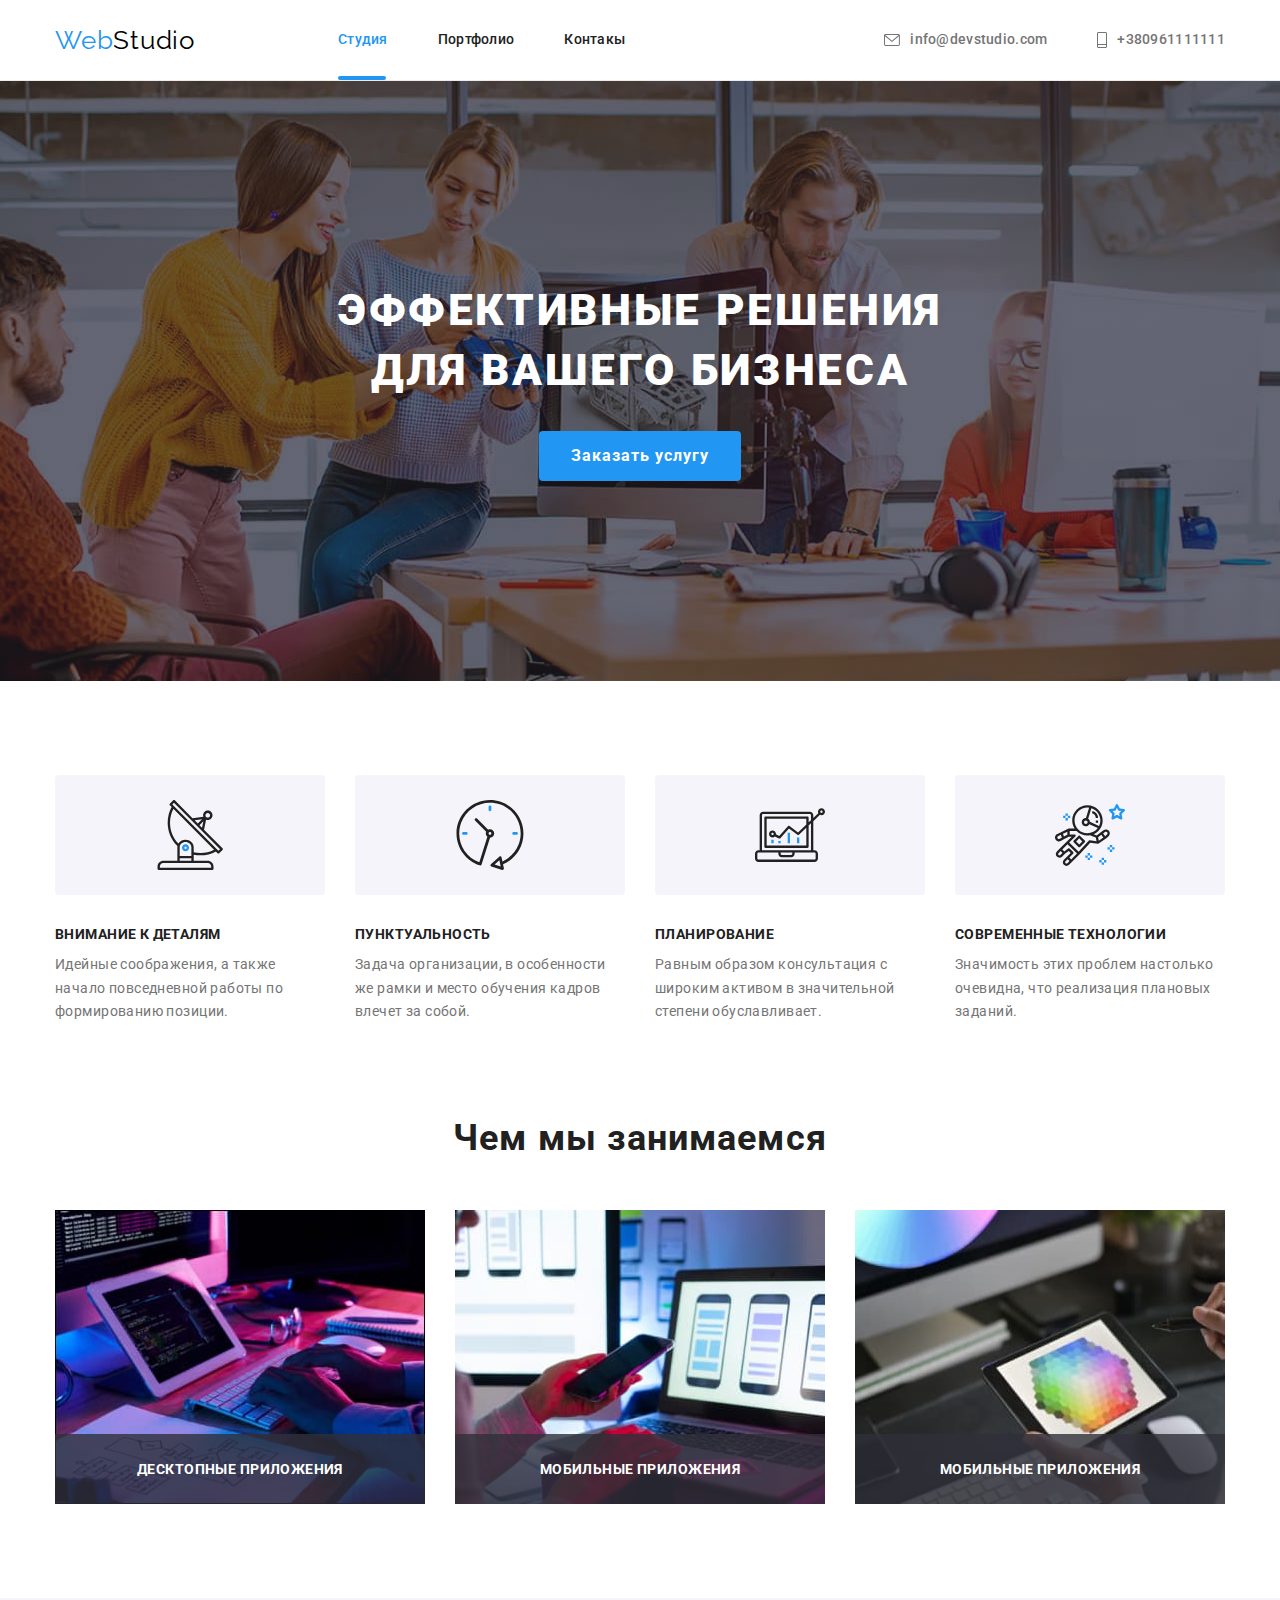
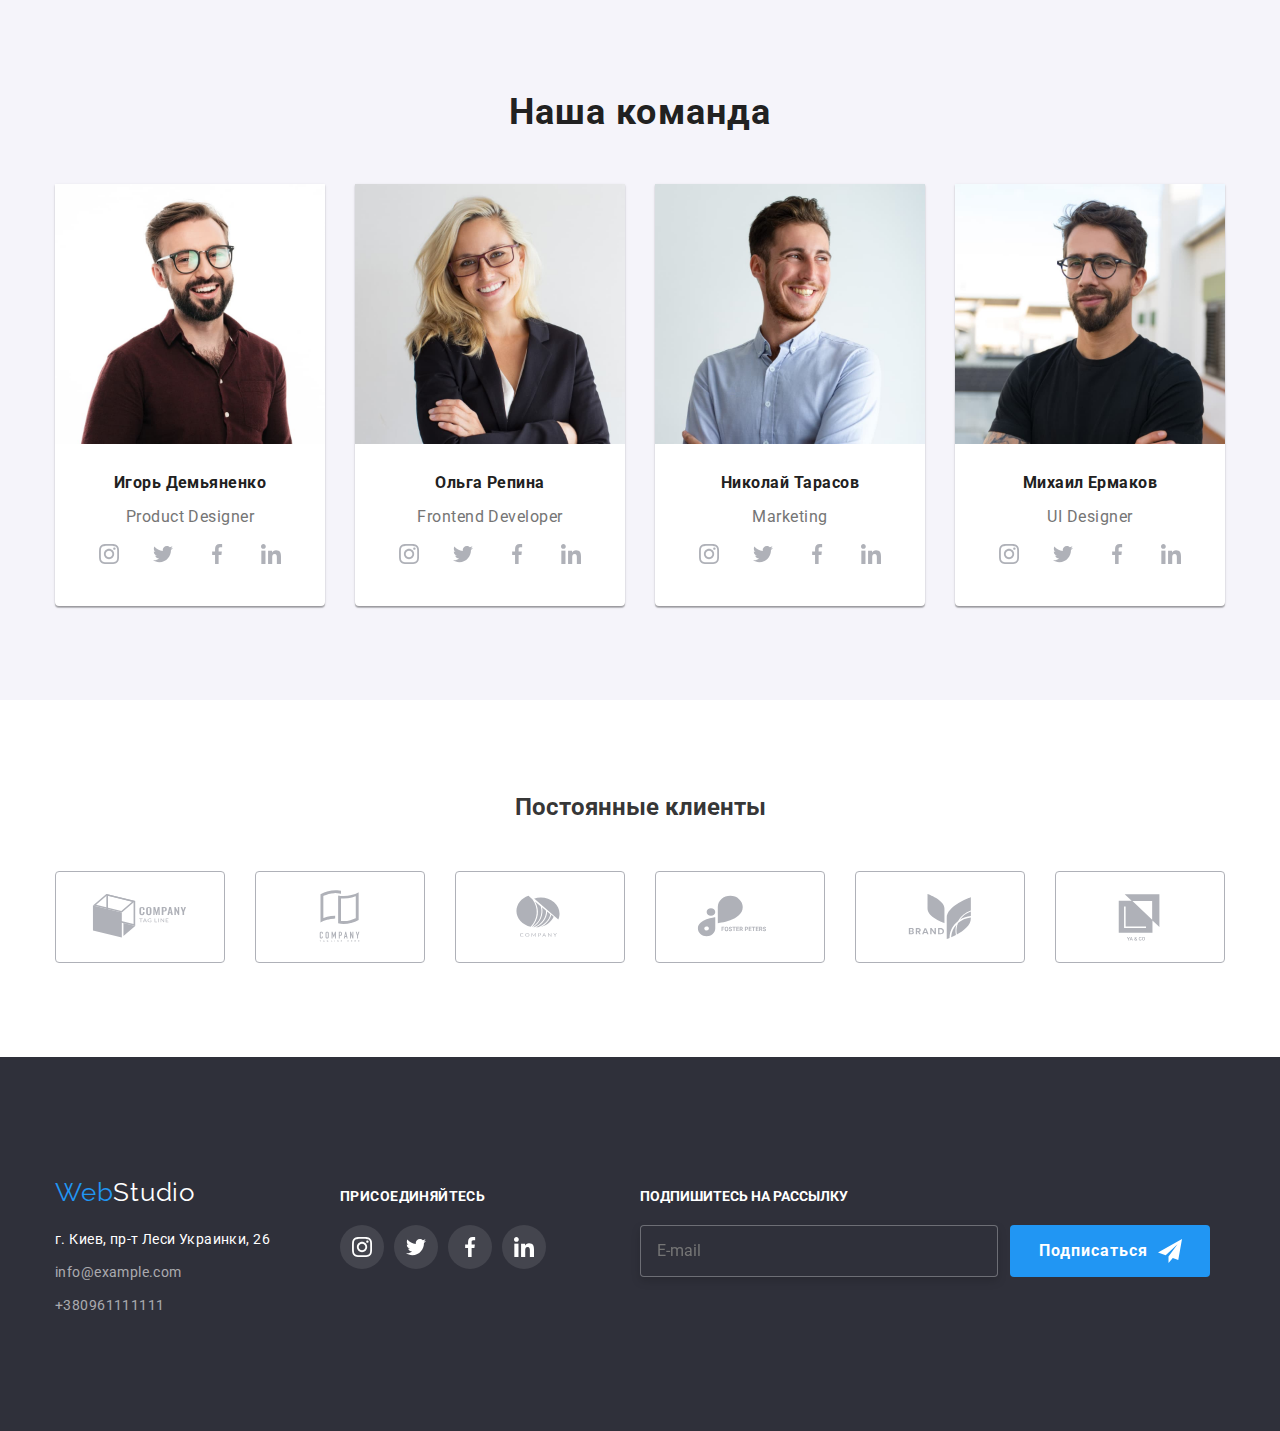
==== index.html @ ae40aa95 "sixth markup" ====
<!DOCTYPE html>
<html lang="ru">

<head>
    <meta charset="UTF-8">
    <meta http-equiv="X-UA-Compatible" content="IE=edge">
    <meta name="viewport" content="width=device-width, initial-scale=1.0">
    <title>WebStudio</title>
    <link rel="preconnect" href="https://fonts.googleapis.com">
    <link rel="preconnect" href="https://fonts.gstatic.com" crossorigin>
    <link href="https://fonts.googleapis.com/css2?family=Raleway:wght@700&family=Roboto:wght@400;500;700;900&display=swap"
    rel="stylesheet">
    <link rel="stylesheet" href="https://cdnjs.cloudflare.com/ajax/libs/modern-normalize/1.0.0/modern-normalize.min.css"/>
    <link rel="stylesheet" href="css/styles.css">
</head>
<body class="page">
    <header class= "header">
        <div class=container>
              <nav>
            <a href="./index.html" class="logo">Web<span class="dark-logo">Studio</span></a>
            <ul class="contacts-items">
        <li class="list"><a href="./index.html" class="nav active studio position" >Студия</a></li>
                <li class="list"><a href="./portfolio.html" class="nav portfolio">Портфолио</a></li>
                <li class="list"><a class="nav new-data" href="">Контакы</a></li>
            </ul>
        </nav>
        <ul class= "contacts">
            <li>
                <a class="auto-nav" href="info@devstudio.com">
            <svg class="icon-contacts" width="16" height="12">
                <use href="./images/icons.svg#icon-envelope"></use>
                </svg>info@devstudio.com</a>
           </li>
            <li>
                <a class="auto-nav" href="tel:+380961111111">
            <svg class="icon-contacts" width="10" height="16">
                <use href="./images/icons.svg#icon-tell"></use>
            </svg>+380961111111</a>
            </li>
            </ul>
        </div>
    </header>
    <main> 
        <section class="section-hero">
            <div class="container">
          <h1 class="hero-title">ЭФФЕКТИВНЫЕ РЕШЕНИЯ<br>
                ДЛЯ ВАШЕГО БИЗНЕСА</h1>
            <button data-modal-open class="button-primary">Заказать услугу</button>
            <div class="backdrop is-hidden" data-modal>
                <div class="modal">
                 <button class="modal-close" data-modal-close>
                    <svg class="modal-svg">
                <use href="./images/icons.svg#icon-close-black"></use></svg>
                    </button>

                    <form class="form fill-out">
                <p class="form-title"> Оставьте свои данные, мы вам перезвоним</p>
                   <p class="form-field">                        
                        <label for="name" class="form-label">Имя</label> 
                        <input type="text"
                               name="user-name" 
                               id="name"
                               class="form-input" 
                               placeholder=""
                               autofocus=""
                               required/> 
                         <svg class="form-icon icon" width="18px" height="18px">
                                <use href="./images/icons.svg#icon-person-black"></use> 
                            </svg>
                            <span class="form-use"></span>
                    </p>
                    <p class="form-field">
                        <label for="tel" class="form-label">Телефон</label>
                        <input type="tel"
                         name="tel" 
                         id="tel" 
                         class="form-input" 
                         placeholder=""
                         required/>
                        <svg class="form-icon icon" width="18px" height="18px">
                                <use href="./images/icons.svg#icon-phone-black"></use> 
                            </svg>
                            <span class="form-use"></span>
                    </p>
                    <p class="form-field">
                        <label for="mail" class="form-label">Почта</label>
                        <input type="email" 
                        name="mail" 
                        id="mail" 
                        class="form-input" 
                        placeholder=""
                        autocomplete="on"
                        required/>
                        <svg class="form-icon icon" width="18px" height="18px">
                                <use href="./images/icons.svg#icon-email-black"></use> 
                            </svg>
                        <span class="form-use"></span>
                    </p>
                    <p class="form-field">
                        <label for="comments" class="form-label">Комментарий</label>
                        <textarea class="form-input-comments" name="comments" id="comments" rows="10" placeholder="Введите текст" class="comments"></textarea> 
                    </p>                     
                    <p class="form-field-policy">
                        <label for="policy" class="label-policy">
                            <input type="checkbox" name="policy" id="policy" class="checkbox" required/>
                            <span class="form-icon-policy"></span>
                            <span class="form-label-policy"> Соглашаюсь с рассылкой и принимаю 
                            <a href="" class="policy-link">Условия договора</a>
                            </span>
                        </label>
                    </p>
               <button type="submit" class="main-button form-button main-one">Отправить</button>            
                </form>
                </div>
            </div>
            </div>
          </section>
           <section class="section section-description">
               <div class="container">
             <ul class="subtitle-items">
                <li class="subtitle-text">
                    <div class="subtitle-icon-description">
                    <svg class="icon-description">
                        <use href="./images/icons.svg#icon-antenna"></use></svg>
                    </div>    
                    <h3 class="subtitle">Внимание к деталям</h3> 
                    <p class="description">Идейные соображения, а также начало повседневной работы по формированию позиции.</p>
                </li>
                <li class="subtitle-text">
                    <div class="subtitle-icon-description">
                    <svg class="icon-description">
                        <use href="./images/icons.svg#icon-clock"></use></svg> 
                    </div>    
                    <h3 class="subtitle">Пунктуальность</h3>
                    <p class="description">Задача организации, в особенности же рамки и место обучения кадров влечет за собой.</p>
                </li>
                <li class="subtitle-text">
                    <div class="subtitle-icon-description">
                    <svg class="icon-description">
                        <use href="./images/icons.svg#icon-diagram"></use></svg>
                    </div>
                    <h3 class="subtitle">Планирование</h3>
                    <p class="description">Равным образом консультация с широким активом в значительной степени обуславливает.</p>
                </li>
                <li class="subtitle-text">
                    <div class="subtitle-icon-description">
                    <svg class="icon-description">
                        <use href="./images/icons.svg#icon-astronaut"></use></svg>
                    </div>
                    <h3 class="subtitle">Современные технологии</h3>
                    <p class="description">Значимость этих проблем настолько очевидна, что реализация плановых заданий.</p>
                </li>
            </ul>
            </div>
           </section>
                <section class="section-image">
                    <div class="container">
                <h2 class="second-header">Чем мы занимаемся</h2>
            <ul class="flex-setting">
                <li class="product-thumb"><img class="image-icon" src="./images/img1.jpg" width=370 alt="Разработка"/> 
                <p class="product-text">десктопные приложения</p></li>
                <li class="product-thumb"><img class="image-icon" src="./images/img2.jpg" width=370 alt="Интерактивность"/>
                <p class="product-text">Мобильные приложения</p></li>
                <li class="product-thumb"><img class="image-icon" src="./images/img3.jpg" width=370 alt="Дизайн"/>
                <p class="product-text">Мобильные приложения</p></li>
                </ul>
            </div>
        </section>
        <section class="section section-team">
            <div class="container">
                   <h2 class="second-header">Наша команда</h2> 
            <ul class="team-list">
                <li class="team-member"><img class="image" src="./images/photo1.jpg" width=270 alt="Игорь Демьяненко" />
                    <div class="about-member">
                    <h3 class="worker">Игорь Демьяненко</h3>
                    <p class="name-worker">Product Designer</p>
                    <ul class="member-list">
                        <li class="member-link">
                        <a href="./index.html" class="person-link">
                         <svg class="member-icon" width="20" height="20">
                        <use href="./images/icons.svg#icon-instagram"></use>   
                        </svg></a>
                        </li>
                        <li class="member-link">
                        <a href="/index.html" class="person-link">
                        <svg class="member-icon" width="20" height="20">
                        <use href="./images/icons.svg#icon-twitter"></use>
                        </svg></a>
                        </li>
                        <li class="member-link">
                        <a href="/index.html" class="person-link">
                        <svg class="member-icon" width="20" height="20">
                        <use href="./images/icons.svg#icon-facebook"></use>
                        </svg></a>
                           </li>
                           <li class="member-link">
                        <a href="/index.html" class="person-link">
                        <svg class="member-icon" width="20" height="20">
                        <use href="./images/icons.svg#icon-linkedin"></use>                
                        </svg></a>
                           </li>
                        </ul>
                        </div>
                           </li>                                        
                           <li class="team-member"><img class="image" src="./images/photo2.jpg" width=270 alt="Ольга Репина" />
                    <div class="about-member">
                    <h3 class="worker">Ольга Репина</h3>
                    <p class="name-worker">Frontend Developer</p>
                    <ul class="member-list">
                        <li class="member-link">
                        <a href="./index.html" class="person-link">
                         <svg class="member-icon" width="20" height="20">
                        <use href="./images/icons.svg#icon-instagram"></use>   
                        </svg></a>
                        </li>
                        <li class="member-link">
                        <a href="/index.html" class="person-link">
                        <svg class="member-icon" width="20" height="20">
                        <use href="./images/icons.svg#icon-twitter"></use>
                        </svg></a>
                        </li>
                        <li class="member-link">
                        <a href="/index.html" class="person-link">
                        <svg class="member-icon" width="20" height="20">
                        <use href="./images/icons.svg#icon-facebook"></use>
                        </svg></a>
                           </li>
                           <li class="member-link">
                        <a href="/index.html" class="person-link">
                        <svg class="member-icon" width="20" height="20">
                        <use href="./images/icons.svg#icon-linkedin"></use>                
                        </svg></a>
                           </li>
                        </ul>
                </div>
                </li>
                <li class="team-member"><img class="image" src="./images/photo3.jpg" width=270 alt="Николай Тарасов" />
                    <div class="about-member">
                    <h3 class="worker">Николай Тарасов</h3>
                    <p class="name-worker">Marketing</p>
                    <ul class="member-list">
                        <li class="member-link">
                        <a href="./index.html" class="person-link">
                         <svg class="member-icon" width="20" height="20">
                        <use href="./images/icons.svg#icon-instagram"></use>   
                        </svg></a>
                        </li>
                        <li class="member-link">
                        <a href="/index.html" class="person-link">
                        <svg class="member-icon" width="20" height="20">
                        <use href="./images/icons.svg#icon-twitter"></use>
                        </svg></a>
                        </li>
                        <li class="member-link">
                        <a href="/index.html" class="person-link">
                        <svg class="member-icon" width="20" height="20">
                        <use href="./images/icons.svg#icon-facebook"></use>
                        </svg></a>
                           </li>
                           <li class="member-link">
                        <a href="/index.html" class="person-link">
                        <svg class="member-icon" width="20" height="20">
                        <use href="./images/icons.svg#icon-linkedin"></use>                
                        </svg></a>
                           </li>
                        </ul>
                    </div>
                </li>
                <li class="team-member"><img class="image" src="./images/photo4.jpg" width=270 alt="Михаил Ермаков" />
                    <div class="about-member">
                    <h3 class="worker">Михаил Ермаков</h3>
                    <p class="name-worker">UI Designer</p>
                    <ul class="member-list">
                        <li class="member-link">
                        <a href="./index.html" class="person-link">
                         <svg class="member-icon" width="20" height="20">
                        <use href="./images/icons.svg#icon-instagram"></use>   
                        </svg></a>
                        </li>
                        <li class="member-link">
                        <a href="/index.html" class="person-link">
                        <svg class="member-icon" width="20" height="20">
                        <use href="./images/icons.svg#icon-twitter"></use>
                        </svg></a>
                        </li>
                        <li class="member-link">
                        <a href="/index.html" class="person-link">
                        <svg class="member-icon" width="20" height="20">
                        <use href="./images/icons.svg#icon-facebook"></use>
                        </svg></a>
                           </li>
                           <li class="member-link">
                        <a href="/index.html" class="person-link">
                        <svg class="member-icon" width="20" height="20">
                        <use href="./images/icons.svg#icon-linkedin"></use>                
                        </svg></a>
                           </li>
                        </ul>
                    </div>
                </li>
            </ul>
            </div>
        </section>
        <section class="section">
        <div class="container">
        <h2 class="clients">Постоянные клиенты</h2>
       <ul class="clients-list">
            <li class="icon-client">
    <svg class="logo-client">
    <use href="./images/icons.svg#icon-logo1"></use></svg>
           </li>
           <li class="icon-client">
    <svg class="logo-client">
    <use href="./images/icons.svg#icon-logo2"></use></svg>
            </li>
            <li class="icon-client">
    <svg class="logo-client">
    <use href="./images/icons.svg#icon-logo3"></use></svg>
            </li>
    <li class="icon-client">
    <svg class="logo-client">
    <use href="./images/icons.svg#icon-logo4"></use></svg>
            </li>
            <li class="icon-client">
    <svg class="logo-client">
    <use href="./images/icons.svg#icon-logo5"></use></svg>
           </li>
            <li class="icon-client">
    <svg class="logo-client">
    <use href="./images/icons.svg#icon-logo6"></use></svg>
           </li>
       </ul>
     </div>
    </section>
   </main>
    <footer class="footer">
        <div class="container footer-container">
            <div class= "footer-wrapper">
        <a class="footer-logo" href="WebStudio">Web<span class="white-logo">Studio</span></a>
        <address class="address-data">
            <p class="address-name">г. Киев, пр-т Леси Украинки, 26</p>
            <a class="auto-second" href="info@example.com">info@example.com</a>
            <a class="auto-second" href="tel:+380991111111">+380961111111</a>
        </address>
        </div>
           <div class="footer-icons">
            <h2 class="footer-header">Присоединяйтесь</h2>
            <ul class="footer-icons-menu">
                <li class="footer-items">
            <a href="./index.html" class="footer-link">
            <svg class="footer-icon" width="20" height="20">
            <use href="./images/icons.svg#icon-instagram"></use>
            </svg></a>
                 </li>
                 <li class="footer-items"><a href="./index.html" class="footer-link">
            <svg class="footer-icon" width="20" height="20">
            <use href="./images/icons.svg#icon-twitter"></use>
            </svg></a>
                  </li>
                  <li class="footer-items">
            <a href="./index.html" class="footer-link">
            <svg class="footer-icon" width="20" height="20">
            <use href="./images/icons.svg#icon-facebook"></use>
             </svg></a>
                 </li>
                  <li class="footer-items">
            <a href="./index.html" class="footer-link">
            <svg class="footer-icon" width="20" height="20">
            <use href="./images/icons.svg#icon-linkedin"></use>
            </svg></a>
                 </li>
            </ul>
            </div>
            <form action="#" method="GET" class="form-footer">
                <h3 class="title-social"> Подпишитесь на рассылку </h3>
                <div class="form-footer-thumb">   
                    <p class="footer-form-field"> 
                        <label for="mail-footer" class="form-label"></label>
                        <input type="email" name="mail" id="mail-footer" class="form-footer-input" placeholder="E-mail" required/>
                    </p>
                    <button type="submit" class="footer-button form-footer-button">Подписаться 
                        <svg class="form-footer-icon icon" width="24px" height="24px">
                            <use href="./images/icons.svg#icon-icon-send"></use> 
                        </svg>
                    </button> 
                </div>      
            </form>     
        </div>
        </footer>
        <script src="./js/modal.js"></script>
</body>

</html>
---- css/styles.css ----
:root {
  --primary-text-color: rgba(0, 0, 0, 0.8);
  --title-text-color: #000000;
  --accent-color: #2196f3;
  --primary-white-color: #ffffff;
  --second-main-color: #212121;
  --primary-gray-color: #757575;
  --background-color: #e5e5e5;
}
body {
  background-color: var( --primary-white-color);
  color: var(--primary-text-color);
  font-family: "Roboto", sans-serif;
}
ul {
  list-style: none;
  margin: 0;
  padding: 0;
}
h1,
h2,
h3 {
  margin: 0;
}
p {
  margin: 0 auto;
}
header {
top: 0;
left: 0;
width: 100%;
background: var(--primary-white-color);
z-index: 1;
}

.header .container{
display: flex;
 align-items: center;
}
.header {
background-color: var(--primary-white-color);
color: var(--primary-white-color);
}
.container {
  width: 1200px;
  padding-left: 15px;
  padding-right: 15px;
  margin-left: auto;
  margin-right: auto;
}
.container-block {
  display: flex;
  justify-content: center;
}
 .buttons {
  display: block;
  padding-bottom: 94px;
  padding-top: 94px;
  padding-left: 215px;
  padding-right: 215px;
}
.container-button {
  display: flex;
  justify-content: center;
  margin-bottom: 50px;
}
.position .position-port{
  display: block;
  position: relative;
}
.position::after {
content: '';
position: absolute;
display: block;
width: 48px;
height: 4px;
bottom: 32px;
border-radius: 2px;
background-color: var(--accent-color);
position: absolute;
top: 76px;
transition: 250ms cubic-bezier(0.4, 0, 0.2, 1);
}
.position-port:after {
content: '';
position: absolute;
display: block;
width: 78px;
height: 4px;
bottom: 32px;
top: 76px;
border-radius: 2px;
background-color: var(--accent-color);
transition: 250ms cubic-bezier(0.4, 0, 0.2, 1);
}
.overlay {
  position: absolute;
  top: 0;
  left: 0;
  width: 100%;
  height: 100%;
  opacity: 0;
  padding: 63px 24px;
  background-color: var(--accent-color);
  transform: translateY(100%);
  transition: 250ms cubic-bezier(0.4, 0, 0.2, 1);
}
.overlay-text {
  margin: 0;
  font-family: Roboto;
  font-style: normal;
  font-weight: normal;
  font-size: 18px;
  line-height: 28px;
  letter-spacing: 0.03em;
  color: var(--primary-white-color);
  transform: translateY(50%);
  transition: 250ms cubic-bezier(0.4, 0, 0.2, 1);
}
.link {
  text-decoration: none;
}
.list {
  transition: color 250ms cubic-bezier(0.4, 0, 0.2, 1);
}
.overlay-image {
  position: relative;
  overflow: hidden;
  border-style: none;
  width: 368px;
  height: 284px;
}
 .hover-thumb:hover::before {
    opacity: 0.9;
 }
 .hover-thumb {
  position: relative;
  }
  .hover-thumb::before {
  content: '';
  display: inline-block;
  position: absolute;
  top: 0;
  left: 0;
  width: 100%;
  height: 100%;
  opacity: 0;
  }
  .product-thumb {
  position: relative;
  width: 370px;
  height: 294px;
  z-index: 1;
  }
  .product-thumb .product-text {
  font-family: Roboto;
  font-style: normal;
  font-weight: bold;
  font-size: 14px;
  line-height: 16px;
  text-align: center;
  letter-spacing: 0.03em;
  color: var(--primary-white-color);
  }
  
  .product-thumb::before {
  position: absolute;
  display: inline-block;
  content: '';
  bottom: 0;
  width: 370px;
  height: 70px;
  background-color: rgba(47, 48, 58, 0.8);;
  }
  .product-text {
  position: absolute;
  text-align: center;
  justify-content: center;
  width: 100%;
  padding: 27px 0;
  margin: 0;
  bottom: 0;
  left: 0;
  text-transform: uppercase;
  }
  .link:hover .overlay,
  .link:focus .overlay {
  transform: translateY(0);
  opacity: 0.9;
  }
  .navigation {
  display: flex;
  flex-direction: row;
  }  
.button {
  margin: 8px;
  cursor: pointer;
  background-color: #F5F4FA;
  color: var(--second-main-color);
  font-family: Roboto;
  font-weight: 500;
  font-size: 16px;
  line-height: 1.62;
  text-align: center;
  letter-spacing: 0.03em;
  border-radius: 4px;
  border-style: none;
  padding: 6px 22px;
  transition: color 250ms cubic-bezier(0.4, 0, 0.2, 1),
  background-color 250ms cubic-bezier(0.4, 0, 0.2, 1),
  box-shadow 250ms cubic-bezier(0.4, 0, 0.2, 1);
  filter: drop-shadow(0px 4px 4px rgba(0, 0, 0, 0.25));
}
.container-button li:not(last child) {
  margin-right: 9px;
}
.flex-container {
  display: flex;
  flex-wrap: wrap;
  justify-content: space-between;
}
.flex-set {
display: flex;
flex-wrap: wrap;
justify-content: space-between;
}
.flex-link:hover .overlay-text,
.flex-link .link:focus .overlay-text {
transform: translateY(0%);
transition: 250ms cubic-bezier(0.4, 0, 0.2, 1),
box-shadow 250ms cubic-bezier(0.4, 0, 0.2, 1);
opacity: 1;
}

.flex-link:hover,
.flex-link:focus {
box-shadow: 0px 1px 1px rgba(0, 0, 0, 0.12), 0px 4px 4px rgba(0, 0, 0, 0.06),
1px 4px 6px rgba(0, 0, 0, 0.16);
cursor: pointer;
}
.flex-setting { 
  display: flex;
  flex-wrap: wrap;
  justify-content: space-between;
}
.flex-link {
  display: flex;
  flex-direction: column;
  align-items: center;
  width: 370px;
  justify-content: space-between;
  border: 1px solid #eeeeee;
  margin-bottom: 30px;
  margin-right: 30px;
  }
 .flex-set li:nth-child(3n) {
  margin-right: 0;
}
.image-container {
  display: block;
  margin: 94px 215px;
}
.section-team {
background-color: #f5f4fa;
}
.section-hero {
margin: 0;
background-color: #C4C4C4;
padding: 200px 0;
max-width: 1600px;
text-align: center;
margin-left: auto;
margin-right: auto;
padding-top: 200px;
padding-bottom: 200px;
background-image: linear-gradient(to right,rgba(47, 48, 58, 0.4),rgba(47, 48, 58, 0.4)),
url(../images/hero.jpg);
background-repeat: no-repeat;
background-size: cover;
background-position: center;
}
.team-list {
display: flex;
margin: 0;
}
.link-name {
  display: flex;
  flex-direction: row;
  align-items: center;
  flex-wrap: nowrap;
}
.image {
  display: flex;
}
.image-icon {
  display: flex;
}
.contacts {
  display: flex;
  justify-content: center;
  margin-left: auto;

}
.contacts-items {
  display: flex;
  justify-content: center;
}
nav {
display:flex;
align-items: center;
}
.team-member {
background:var(--primary-white-color);
box-shadow: 0px 1px 3px rgba(0, 0, 0, 0.12), 0px 1px 1px rgba(0, 0, 0, 0.14),
0px 2px 1px rgba(0, 0, 0, 0.2);
border-radius: 0px 0px 4px 4px;
margin-right: 30px;
}
.about-member:not(last-child) {
  margin-right: 0;
}
.logo {
  color: var(--accent-color);
  text-decoration: none;
  font-family: "Raleway", sans-serif;
  font-size: 26px;
  line-height: 1.19;
  letter-spacing: 0.03em;
  margin-right: 93px;
}
.footer-logo {
  display: block;
  color: var(--accent-color);
  text-decoration: none;
  font-family: "Raleway", sans-serif;
  font-size: 26px;
  line-height: 1.19;
  letter-spacing: 0.03em;
  margin-bottom: 20px;
}
.dark-logo {
  color: var(--title-text-color);
}
.white-logo {
  color: var(--primary-white-color);
}
.nav {
  display: flex;
  align-items: center;
  color: var(--second-main-color);
  text-decoration: none;
  font-size: 14px;
  font-weight: 500;
  line-height: 1.14;
  letter-spacing: 0.02em;
  margin-left: 50px;
  transition: color 250ms cubic-bezier(0.4, 0, 0.2, 1);
  }
.contacts li:not(:last-child) {
  margin-right: 50px;
}
.auto-nav {
  display:flex;
  align-items: center;
  padding: 32px 0;
  font-weight: 500;
  font-size: 14px;
  line-height: 1.14;
  letter-spacing: 0.02em;
  color: var(--primary-gray-color);
  text-decoration: none;
  transition: color 250ms cubic-bezier(0.4, 0, 0.2, 1);
 }
.nav-second {
  display:flex;
  align-items: center;
  padding: 32px 0;
  text-decoration: none;
  font-size: 14px;
  line-height: 1.14;
  letter-spacing: 0.002em;
  color: var(--accent-color);
}
.nav-second:hover,
.nav-second:focus,
.auto-second:hover,
.auto-second:focus,
.nav:hover,
.nav:focus,
.active {
  color: var(--accent-color);
}

.button:hover,
.button:focus {
 background-color: var(--accent-color);
 color: var(--primary-white-color);
}
a.auto-nav:hover {
color: var(--accent-color);  
}
.auto-nav:hover .icon-contacts {
fill: var(--accent-color);   
}

.icon-contacts {
margin-right: 10px;
fill: var(--primary-gray-color);
}
.button-primary {
  font-weight: 700;
  font-size: 16px;
  line-height: 1.875;
  letter-spacing: 0.06em;
  border: none;
  color: var(--primary-white-color);
  background-color: var(--accent-color);
  cursor: pointer;
  border-radius: 4px;
  padding: 10px 32px;
  margin: 0 auto;
  display: block;
}
.backdrop {
position: fixed;
top: 0;
left: 0;
width: 100%;
height: 100%;
background-color:rgba(0, 0, 0, 0.2);
opacity: 1;
transition: opacity(250ms) cubic-bezier(0.4, 0, 0.2, 1);
 z-index: 2;
}
.backdrop .is-hidden {
opacity: 0;
pointer-events: none;
}
.is-hidden {
visibility: hidden;
}
.modal {
position: absolute;
top: 50%;
left: 50%;
border-radius: 4px;
min-width: 528px;
min-height: 582px;
background-color: var(--primary-white-color);
transform: translate(-50%, -50%) scale(1);
transition: opacity(250ms) cubic-bezier(0.4, 0, 0.2, 1);
}
.modal-close {
position: absolute;
display: flex;
justify-content: center;
align-items: center;
right: 8px;
top: 8px;
border-color: rgba(0, 0, 0, 0.1);
background-color: var(--primary-white-color);
border-radius: 24px;
width: 30px;
height: 30px;
cursor:pointer; 
}
.modal-svg {
width: 18px;
height: 18px;
left: 1032px;
top: 235px;
}

.form {
margin-left: 40px;
margin-right: 40px;
margin-bottom: 20px;
margin-top: 40px;

}
.fill-out {
width: 448px;
height: 385px;
left: 576px;
top: 296px;

}
.form-title {
margin-top: 40px;
margin-bottom: 30px;
font-weight: 700;
font-size: 20px;
line-height: 1.15;
text-align: center;
color: var(--second-main-color);
}
.form-field {
position: relative;
display: flex;
flex-direction: column;
margin: 0 0 10px 0;  
}

.form-field:hover{
    color: var(--accent-color);
        transition: transform 250ms cubic-bezier(0.4, 0, 0.2, 1), color 250ms cubic-bezier(0.4, 0, 0.2, 1);
}
textarea:hover{
  color: var(--accent-color);
      transition: transform 250ms cubic-bezier(0.4, 0, 0.2, 1), color 250ms cubic-bezier(0.4, 0, 0.2, 1);
}
.form-field:hover .form-input-comments,
.form-field:active .form-input-comments {
color: var(--accent-color);
transition: transform 250ms cubic-bezier(0.4, 0, 0.2, 1), color 250ms cubic-bezier(0.4, 0, 0.2, 1);
}
.form-input-comments:active,
.form-input-comments:hover {
    border: 1px solid var(--accent-color);
    transition: border 250ms cubic-bezier(0.4, 0, 0.2, 1);
}
.form-input:active,
.form-input:hover {
    border: 1px solid var(--accent-color);
    transition: border 250ms cubic-bezier(0.4, 0, 0.2, 1);
}
.form-field .icon {
    position: absolute;
    left: 18px;
    top: 12px;
    fill: var(--secondary-text-color);
    transition: fill 250ms cubic-bezier(0.4, 0, 0.2, 1);
}
.form-field:active .icon,
.form-field:hover .icon{
fill: var(--accent-color);
transition: fill 250ms cubic-bezier(0.4, 0, 0.2, 1);
}
.modal-close:active .modal-svg,
.modal-close:hover .modal-svg{
fill: var(--accent-color);
transition: fill 250ms cubic-bezier(0.4, 0, 0.2, 1);
}
.modal-close:hover{
color: var(--accent-color);
transition: transform 250ms cubic-bezier(0.4, 0, 0.2, 1), color 250ms cubic-bezier(0.4, 0, 0.2, 1);
}
.form-field .comment {
resize: none;
margin-bottom: 0;
padding: 12px 16px;
}
textarea {
resize: none;
}
textarea {
height: 120px;
padding: 12px 16px;
}
.form-label {
font-size: 12px;
line-height: 1.17;
letter-spacing: 0.01em;
position: absolute;
left: 0;
top: -18px;
margin-bottom: 4px;
color: var(--primary-gray-color);
}
.form-input {   
width: 100%;
height: 40px;
padding-left: 42px;
border: 1px solid rgba(33, 33, 33, 0.2);
border-radius: 4px;
cursor: pointer;
}
.modal-form-wrapper {
position: absolute;
display: block;
width: 448px;
height: 40px;
left: 576px;
top: 296px;
box-sizing: border-box;
border-radius: 4px;
}
.form-icon {
position: absolute;
left: 12px;
width: 18px;
height: 18px;
transform: translateY(-50%);
transition: fill 250ms cubic-bezier(0.4, 0, 0.2, 1);
top: 50%;
pointer-events: none;
margin-top: 9px;
}
.form-input:focus {
outline: none;
border-color: var(--accent-color);
cursor: text;
}
.form-input:focus .form-icon {
color: var(--accent-color);
}
.form-field-comments {
display: flex;
flex-direction: column;
margin-bottom: 20px;
}
.form-use {
margin-bottom: 28px;  
text-align:center; 
justify-content: center;
}
.comments { 
resize: none;
padding: 12px 16px;
border: 1px solid rgba(33, 33, 33, 0.2);
box-sizing: border-box;
border-radius: 4px;
font-size: 14px;
line-height: 1.14;
letter-spacing: 0.01em;
transition-property: border;
transition: 250ms cubic-bezier(0.4, 0, 0.2, 1);
}
.comments:focus {
border: 1px solid var(--accent-color);
outline: none;
}
.comments::placeholder {
font-size: 14px;
line-height: 1.14;
letter-spacing: 0.01em;
color: rgba(117, 117, 117, 0.5);
}
.form-field-policy {
margin: 0 auto 30px 13px;
vertical-align: middle;  
}
.form-label-policy {
font-size: 14px;
line-height: 1.71; 
}
.form-icon-policy {
margin-right: 7px;
width: 15px;
height: 15px;
border: 2px solid var(--second-main-color);
box-sizing: border-box;
border-radius: 2px;
fill: transparent;
transition-property: background-color, fill, border, outline;
transition: 250ms cubic-bezier(0.4, 0, 0.2, 1);
}

.policy-icon {
 display: inline-block;
}
.label-policy {
cursor: pointer;
display: flex;
align-items: center;
}
.checkbox {
--webkit-appearance: none;
--moz-appearance: none;
appearance: none;
position: absolute;
}

.checkbox:checked + .form-icon-policy {
fill: var(--primary-white-color);
background-color: var(--accent-color);
background-image: url("../images/check-mark.svg");
background-size: contain;
background-origin: content-box;
border-color: var(--accent-color);
border-radius: 2px;
}
.policy-link {
color: var(--accent-color);  
transition-property: color, border;
transition: 250ms cubic-bezier(0.4, 0, 0.2, 1);
}
.policy-link:hover,
.policy-link:focus {
color: #188ce8;
border: 1px solid var(--accent-color);
outline: none;
}
.form .form-button {
display: block;
margin: 0 auto;
align-items: center;
padding: 10px 55px;
transition-property: color, box-shadow;
transition: 250ms cubic-bezier(0.4, 0, 0.2, 1);
}
.form-button:hover,
.form-button:focus {
box-shadow: 0px 1px 3px rgba(0, 0, 0, 0.12), 
0px 1px 1px rgba(0, 0, 0, 0.14), 0px 2px 1px rgba(0, 0, 0, 0.2);
}
.main-button.main-one {
padding: 10px 32px;
font-family: inherit;
background-color: var(--accent-color);
color: var(--primary-white-color);
font-weight: 700;
font-size: 16px;
line-height: 1.88;
letter-spacing: 0.06em; 
border-radius: 4px;
border-style: none;
}
.main-button.main-one:hover,
.main-button.main-one:focus {
background-color: #188ce8;
}


.header-name {
  font-size: 18px;
  text-decoration: none;
  line-height: 2;
  letter-spacing: 0.06em;
  color: var(--second-main-color);
}
.name-site {
  font-size: 16px;
  text-decoration: none;
  line-height: 1.8;
  letter-spacing: 0.03em;
  color: var(--primary-gray-color);
  margin-top: 10px;
}
.card-text {
padding: 20px 24px;  
}
.name-worker {
  font-size: 16px;
  text-decoration: none;
  line-height: 1.8;
  letter-spacing: 0.03em;
  color: var(--primary-gray-color);
  text-align: center;
  margin-top: 10px;
}
.link {
  color: var(--title-text-color);
  text-decoration: none;
}
 .address-name {
  display: block;
  font-style: normal;
  font-size: 14px;
  line-height: 1.7;
  letter-spacing: 0.03em;
  color: var(--primary-white-color);
}
.address-data {
  display: block;
  margin-top: 20px;
}
.icon-description {
width: 70px;
height: 70px; 
}
.member-list {
display: flex;
justify-content: center;
gap: 10px;
}
.person-link {
display: flex;
justify-content: center;
align-items: center;
width: 44px;
height: 44px;
border-radius: 50%;
background-size: 20px;
background-repeat: no-repeat;
color: #afb1b8;
transition: background-color 250ms cubic-bezier(0.4, 0, 0.2, 1), 
color 250ms cubic-bezier(0.4, 0, 0.2, 1); 
}
.person-link:hover,
.person-link:focus {
  background-color: var(--accent-color);
}
.person-link:hover svg,
.person-link:focus svg {
  fill: var(--primary-white-color);
}
.person-link svg {
  width: 20px;
  height: 20px;
  fill: #afb1b8;
  color:#b4b9cc;
}
.person-link:hover,
.person-link-svg:focus {
  fill: var(--primary-white-color);
}
.memer-icon {
 color:#b4b9cc;  
}
.clients {
text-align: center;
margin-bottom: 50px;
}
.clients-list {
display: flex;
gap: 30px;
}
.icon-client {
display: flex;
justify-content: center;
align-items: center;
width: 170px;
height: 92px;
color: #afb1b8;
border: 1px solid #afb1b8;
border-radius: 4px; 
transition: border-color 250ms cubic-bezier(0.4, 0, 0.2, 1);
}
.icon-client:hover .logo-client,
.icon-client:focus .logo-client {
fill: var(--accent-color);  
} 

.icon-client:hover,
.icon-client:focus {
color: var(--accent-color);
cursor: pointer;
border-color: var(--accent-color);
fill: var(--accent-color);
}
.logo-client {
width: 106px;
height: 60px;
color: #AFB1B8; 
fill: #AFB1B8;  
transition: color 250ms cubic-bezier(0.4, 0, 0.2, 1); 
}
.footer {
background-color: #2f303a;
padding: 60px 0;
}
.footer-items {
 display: flex; 
}
.footer-icons-menu {
display: flex;
gap: 10px;
}
.footer-container {
display: flex;  
align-items: baseline;
}
.footer-wrapper {
margin-right: 70px;
}
.footer-header {
font-weight: 700;
font-size: 14px;
line-height: 1.14;
letter-spacing: 0.03em;
text-transform: uppercase;
color: var(--primary-white-color);
margin-bottom: 20px;  
}
.footer-link {
display: flex;
justify-content: center;
align-items: center;
width: 44px;
height: 44px;
background-color: rgba(255, 255, 255, 0.1);
color: var(--primary-white-color);
border-radius: 50%;
transition: background-color 250ms cubic-bezier(0.4, 0, 0.2, 1);
}
.footer-link:hover {
background-color: var(--accent-color);
color:var(--primary-white-color);
}
.footer-icon {
color: var(--primary-white-color); 
}
.footer-icon {
fill: var(--primary-white-color);
}
.form-footer {
margin-left: 94px; 
margin-right: 12px; 
margin-bottom: 94px;
margin-top: 72px;
}
.form-footer-thumb {
display: flex;
justify-content: flex-end;
}
.form-footer-thumb .form-footer-button {
display: flex;
align-items: center;
text-align: center;
margin-left: 12px;
margin-right: 0;
padding: 10px 28px 10px 29px;
font-weight: 700;
font-size: 16px;
line-height: 1.875;
letter-spacing: 0.06em;
}
.form-footer-icon {
margin-left: 10px;
fill: var(--primary-white-color);   
}
.title-social {
 margin-bottom: 20px;
font-weight: 700;
font-size: 14px;
line-height: 1.14;
text-transform: uppercase;
color: var(--primary-white-color);
}
.form-label {
margin-bottom: 4px;
font-size: 12px;
line-height: 1.17;
letter-spacing: 0.01em;
}
.form-footer-input:focus  {
border: 1px solid var(--accent-color);
outline: none;
}
.form-footer-input { 
display: block; 
align-items: center; 
margin: 0; 
padding: 15px 16px;
background-color: #2F303A;
width: 358px;
font-size: 16px;
line-height: 1.25;
color: var(--primary-white-color);
transition-property: border;
transition: 250ms cubic-bezier(0.4, 0, 0.2, 1);
border: 1px solid rgba(255, 255, 255, 0.3);
box-sizing: border-box;
filter: drop-shadow(0px 4px 4px rgba(0, 0, 0, 0.15));
border-radius: 4px;
}
.footer-button {
padding: 10px 32px;
font-family: inherit;
background-color: var(--accent-color);
color: var(--primary-white-color);
font-weight: 700;
font-size: 16px;
line-height: 1.88;
letter-spacing: 0.06em; 
border-radius: 4px;
border:none;
cursor: pointer;
}
.footer-button:hover,
.footer-button:focus {
background-color:#188ce8;
}
.address-name:not(:last-child) {
 margin-bottom: 9px;
}
.auto-second {
  display: block;
  font-style: normal;
  font-size: 14px;
  text-decoration: none;
  line-height: 1.7;
  letter-spacing: 0.03em;
  color: rgba(255, 255, 255, 0.6);
  margin-top: 9px;
  }

.hero-title {
  font-size: 44px;
  line-height: 1.36;
  letter-spacing: 0.06em;
  color: var(--primary-white-color);
  text-transform: uppercase;
  margin-bottom: 30px;
  font-weight: 900;
  text-align: center;
 }
 .header {
  border-bottom: 1px solid rgba(236, 236, 236, 1);
 }
.second-header {
  font-weight: bold;
  font-size: 36px;
  line-height: 1.16;
  letter-spacing: 0.03em;
  color: var(--second-main-color);
  text-align: center;
  margin-bottom: 50px;
  }
.about-member {
  padding: 30px 0;
}
.worker {
  text-align: center;
  font-size: 16px;
  line-height: 1.18;
  letter-spacing: 0.03em;
  color: var(--second-main-color);
  }
.subtitle {
  display: inline-block;
  margin-bottom: 10px;
  font-weight: bold;
  font-size: 14px;
  line-height: 1.14;
  letter-spacing: 0.03em;
  color: var(--second-main-color);
  text-transform: uppercase;
  }
.subtitle-items {
display: flex;
justify-content: space-between;
align-items: center;
}
.subtitle-icon-description {
  display: flex;
  align-items: center;
  justify-content: center;
  border-radius: 4px;
  background-color: #F5F4FA;
  padding: 25px 0;
  margin-bottom: 30px;
}
.subtitle-text {
margin-right: 30px;
width: 270px;
}
.subtitle-text:last-child {
margin-right: 0;
}
.description {
  font-size: 14px;
  line-height: 1.71;
  letter-spacing: 0.03em;
  color: var(--primary-gray-color);
}
.section-image {
padding-top: 0;
padding-bottom: 94px;
}
.second-header {
margin-bottom: 50px;
text-align: center;
}
.section { 
padding: 94px 0;
}
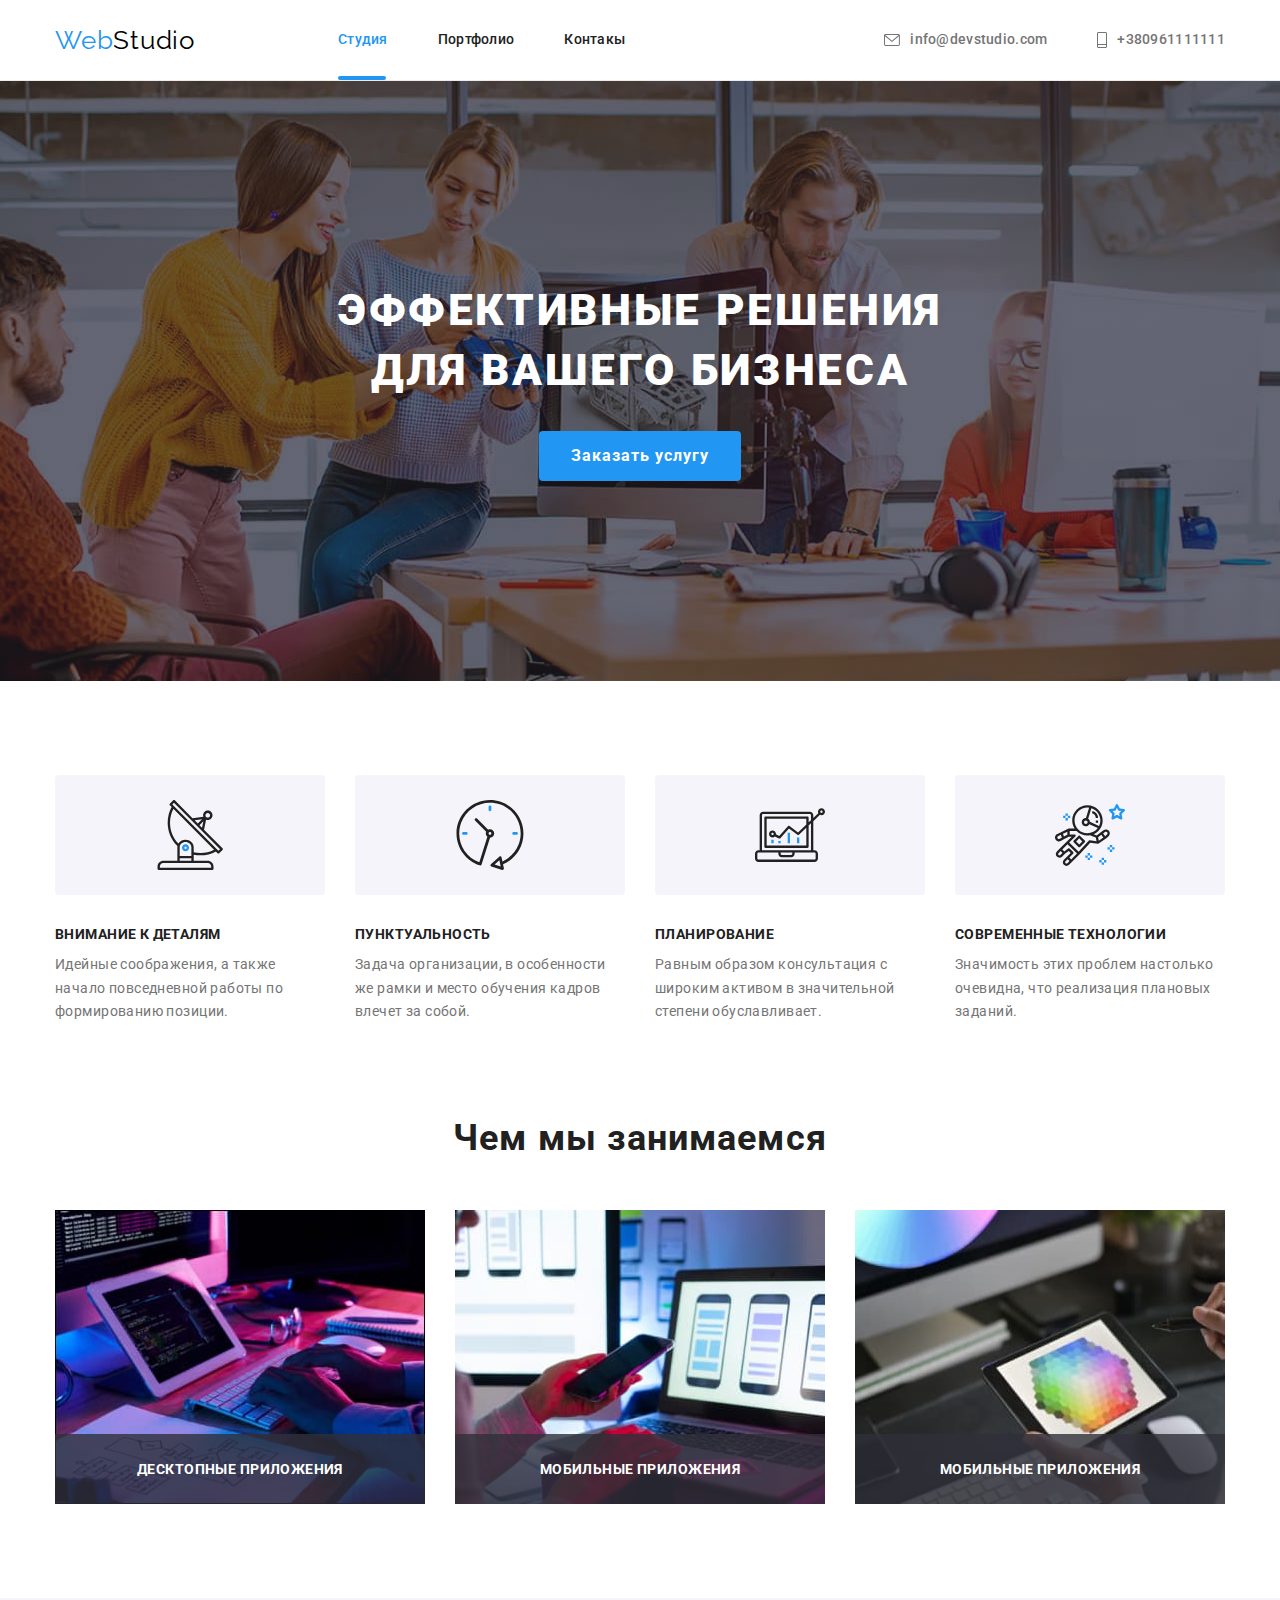
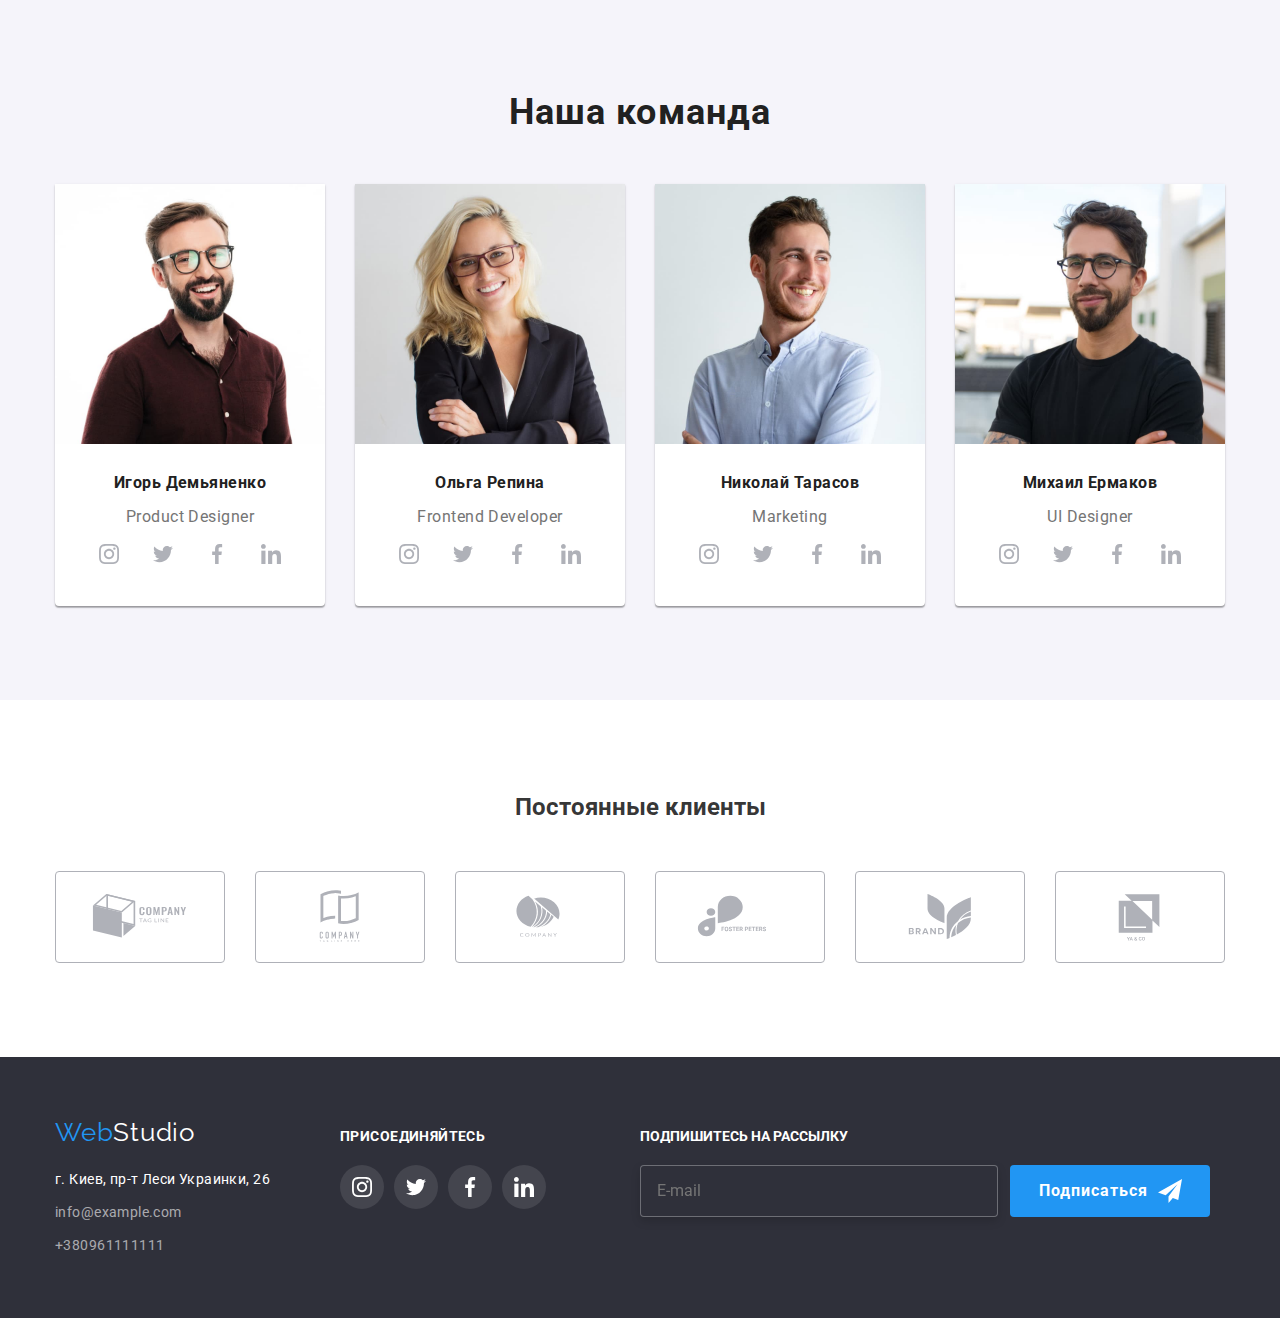
==== commit e1aa40ef: "some amendments" ====
--- a/index.html
+++ b/index.html
@@ -98,7 +98,7 @@
                     </p>
                     <p class="form-field">
                         <label for="comments" class="form-label">Комментарий</label>
-                        <textarea class="form-input-comments" name="comments" id="comments" rows="10" placeholder="Введите текст" class="comments"></textarea> 
+                        <textarea class="form-input-comments" name="comments" id="comments" rows="10" placeholder="Введите текст"></textarea> 
                     </p>                     
                     <p class="form-field-policy">
                         <label for="policy" class="label-policy">
@@ -374,10 +374,9 @@
             <form action="#" method="GET" class="form-footer">
                 <h3 class="title-social"> Подпишитесь на рассылку </h3>
                 <div class="form-footer-thumb">   
-                    <p class="footer-form-field"> 
-                        <label for="mail-footer" class="form-label"></label>
-                        <input type="email" name="mail" id="mail-footer" class="form-footer-input" placeholder="E-mail" required/>
-                    </p>
+                    <div class="footer-form-field"> 
+                    <input type="email" name="mail" id="mail-footer" class="form-footer-input" placeholder="E-mail" required/>
+                    </div>
                     <button type="submit" class="footer-button form-footer-button">Подписаться 
                         <svg class="form-footer-icon icon" width="24px" height="24px">
                             <use href="./images/icons.svg#icon-icon-send"></use> 
--- a/css/styles.css
+++ b/css/styles.css
@@ -429,8 +429,8 @@
 height: 100%;
 background-color:rgba(0, 0, 0, 0.2);
 opacity: 1;
-transition: opacity(250ms) cubic-bezier(0.4, 0, 0.2, 1);
- z-index: 2;
+transition: transform 250ms cubic-bezier(0.4, 0, 0.2, 1);
+z-index: 2;
 }
 .backdrop .is-hidden {
 opacity: 0;
@@ -448,7 +448,7 @@
 min-height: 582px;
 background-color: var(--primary-white-color);
 transform: translate(-50%, -50%) scale(1);
-transition: opacity(250ms) cubic-bezier(0.4, 0, 0.2, 1);
+transition: transform 250ms cubic-bezier(0.4, 0, 0.2, 1);
 }
 .modal-close {
 position: absolute;
@@ -501,26 +501,40 @@
 margin: 0 0 10px 0;  
 }
 
-.form-field:hover{
+.form-field:hover,
+.form-field:focus {
     color: var(--accent-color);
         transition: transform 250ms cubic-bezier(0.4, 0, 0.2, 1), color 250ms cubic-bezier(0.4, 0, 0.2, 1);
 }
-textarea:hover{
+textarea:hover,
+textarea:focus {
   color: var(--accent-color);
       transition: transform 250ms cubic-bezier(0.4, 0, 0.2, 1), color 250ms cubic-bezier(0.4, 0, 0.2, 1);
 }
 .form-field:hover .form-input-comments,
-.form-field:active .form-input-comments {
+.form-field:active .form-input-comments,
+.form-field:focus .form-input-comments {
 color: var(--accent-color);
 transition: transform 250ms cubic-bezier(0.4, 0, 0.2, 1), color 250ms cubic-bezier(0.4, 0, 0.2, 1);
 }
+
 .form-input-comments:active,
-.form-input-comments:hover {
+.form-input-comments:hover,
+.form-input-comments:focus {
     border: 1px solid var(--accent-color);
     transition: border 250ms cubic-bezier(0.4, 0, 0.2, 1);
+    outline: none;
+    border-color: var(--accent-color);
+    cursor: text;
 }
 .form-input:active,
 .form-input:hover {
+    border: 1px solid var(--accent-color);
+    transition: border 250ms cubic-bezier(0.4, 0, 0.2, 1);
+}
+
+.comments:active,
+.comments:hover {
     border: 1px solid var(--accent-color);
     transition: border 250ms cubic-bezier(0.4, 0, 0.2, 1);
 }
@@ -626,7 +640,8 @@
 transition-property: border;
 transition: 250ms cubic-bezier(0.4, 0, 0.2, 1);
 }
-.comments:focus {
+.comments:focus,
+.comments:hover{
 border: 1px solid var(--accent-color);
 outline: none;
 }
@@ -684,12 +699,6 @@
 color: var(--accent-color);  
 transition-property: color, border;
 transition: 250ms cubic-bezier(0.4, 0, 0.2, 1);
-}
-.policy-link:hover,
-.policy-link:focus {
-color: #188ce8;
-border: 1px solid var(--accent-color);
-outline: none;
 }
 .form .form-button {
 display: block;
@@ -897,8 +906,6 @@
 .form-footer {
 margin-left: 94px; 
 margin-right: 12px; 
-margin-bottom: 94px;
-margin-top: 72px;
 }
 .form-footer-thumb {
 display: flex;
